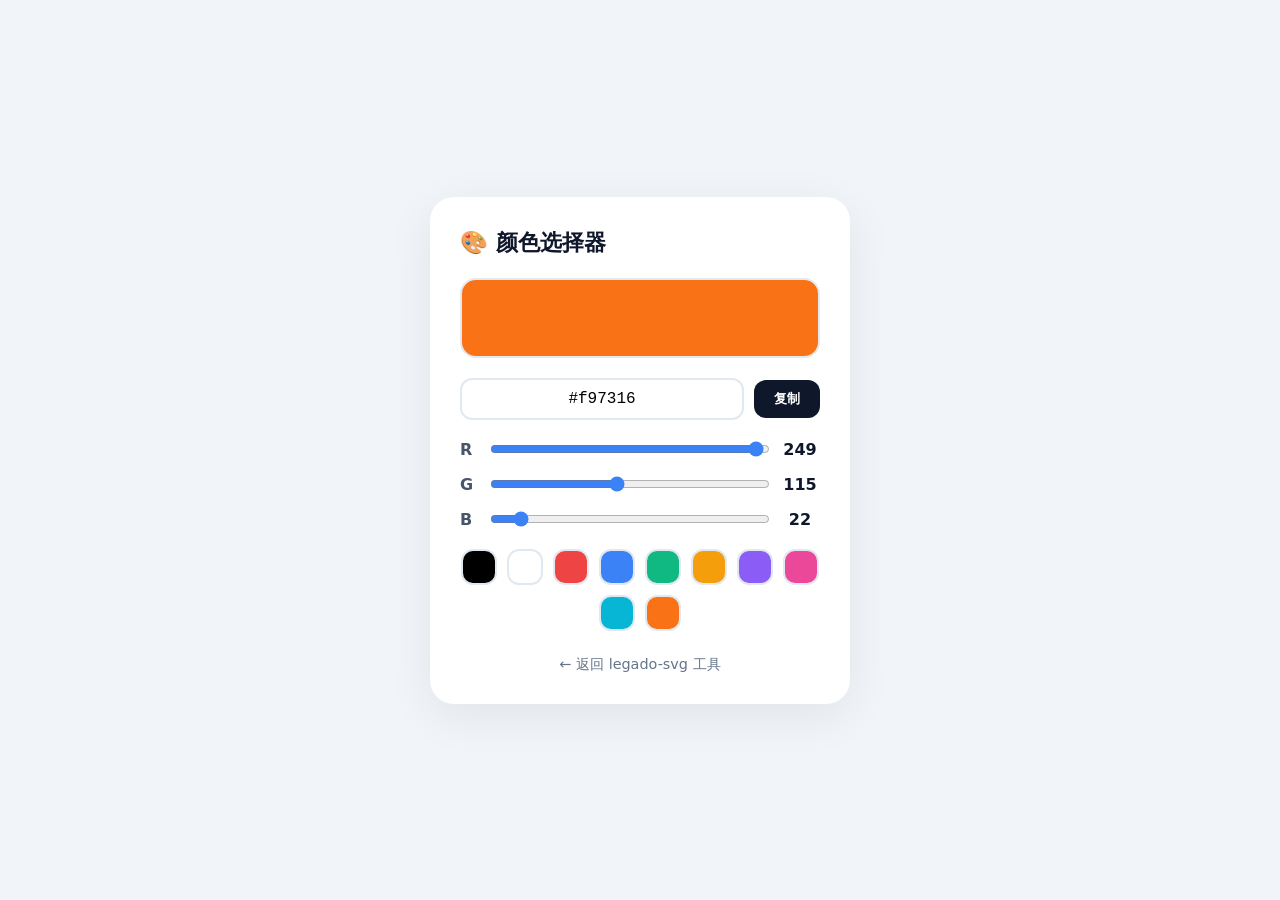
==== tools/color-picker.html @ 3f7a554c "Add color picker HTML file with functionality" ====
<!DOCTYPE html>
<html lang="zh">
<head>
    <meta charset="UTF-8">
    <meta name="viewport" content="width=device-width, initial-scale=1.0">
    <title>颜色选择器 - legado-svg</title>
    <style>
        * { margin: 0; padding: 0; box-sizing: border-box; }
        body { font-family: system-ui, -apple-system, sans-serif; background: #f1f5f9; min-height: 100vh; display: flex; justify-content: center; align-items: center; padding: 20px; }
        .container { background: white; border-radius: 24px; padding: 30px; box-shadow: 0 12px 48px rgba(0,0,0,0.07); max-width: 420px; width: 100%; }
        h2 { margin: 0 0 20px; font-size: 1.4rem; color: #0f172a; display: flex; align-items: center; gap: 8px; }
        .color-display { width: 100%; height: 80px; border-radius: 16px; border: 2px solid #e2e8f0; margin-bottom: 20px; transition: background 0.2s; }
        .color-value { display: flex; gap: 10px; margin-bottom: 20px; align-items: center; }
        .color-value input { flex: 1; padding: 10px 14px; border: 2px solid #e2e8f0; border-radius: 12px; font-family: 'Courier New', monospace; font-size: 1rem; text-align: center; }
        .color-value input:focus { border-color: #3b82f6; outline: none; box-shadow: 0 0 0 3px rgba(59,130,246,0.15); }
        .copy-btn { padding: 10px 20px; background: #0f172a; color: white; border: none; border-radius: 12px; font-weight: 600; cursor: pointer; transition: background 0.2s; }
        .copy-btn:hover { background: #1e293b; }
        .copy-btn.copied { background: #16a34a; }
        .sliders { display: flex; flex-direction: column; gap: 16px; margin-bottom: 20px; }
        .slider-row { display: flex; align-items: center; gap: 10px; }
        .slider-row label { width: 20px; font-weight: 600; color: #475569; }
        .slider-row input[type="range"] { flex: 1; accent-color: #3b82f6; }
        .slider-row .value { width: 40px; text-align: center; font-weight: 600; color: #0f172a; }
        .presets { display: flex; flex-wrap: wrap; gap: 10px; justify-content: center; }
        .preset-swatch { width: 36px; height: 36px; border-radius: 12px; border: 2px solid #e2e8f0; cursor: pointer; transition: transform 0.1s, border-color 0.2s; }
        .preset-swatch:hover { transform: scale(1.15); border-color: #0f172a; }
        .back-link { display: block; text-align: center; margin-top: 24px; color: #64748b; text-decoration: none; font-size: 0.9rem; }
        .back-link:hover { color: #3b82f6; }
    </style>
</head>
<body>
    <div class="container">
        <h2>🎨 颜色选择器</h2>
        <div class="color-display" id="colorDisplay" style="background-color: #f97316;"></div>
        <div class="color-value">
            <input type="text" id="hexInput" value="#f97316" readonly>
            <button class="copy-btn" id="copyBtn">复制</button>
        </div>
        <div class="sliders">
            <div class="slider-row">
                <label>R</label>
                <input type="range" id="redSlider" min="0" max="255" value="249">
                <span class="value" id="redValue">249</span>
            </div>
            <div class="slider-row">
                <label>G</label>
                <input type="range" id="greenSlider" min="0" max="255" value="115">
                <span class="value" id="greenValue">115</span>
            </div>
            <div class="slider-row">
                <label>B</label>
                <input type="range" id="blueSlider" min="0" max="255" value="22">
                <span class="value" id="blueValue">22</span>
            </div>
        </div>
        <div class="presets">
            <div class="preset-swatch" style="background:#000000" data-color="#000000"></div>
            <div class="preset-swatch" style="background:#ffffff" data-color="#ffffff"></div>
            <div class="preset-swatch" style="background:#ef4444" data-color="#ef4444"></div>
            <div class="preset-swatch" style="background:#3b82f6" data-color="#3b82f6"></div>
            <div class="preset-swatch" style="background:#10b981" data-color="#10b981"></div>
            <div class="preset-swatch" style="background:#f59e0b" data-color="#f59e0b"></div>
            <div class="preset-swatch" style="background:#8b5cf6" data-color="#8b5cf6"></div>
            <div class="preset-swatch" style="background:#ec4899" data-color="#ec4899"></div>
            <div class="preset-swatch" style="background:#06b6d4" data-color="#06b6d4"></div>
            <div class="preset-swatch" style="background:#f97316" data-color="#f97316"></div>
        </div>
        <a href="../index.html" class="back-link">← 返回 legado-svg 工具</a>
    </div>
    <script>
        const redSlider = document.getElementById('redSlider');
        const greenSlider = document.getElementById('greenSlider');
        const blueSlider = document.getElementById('blueSlider');
        const redValue = document.getElementById('redValue');
        const greenValue = document.getElementById('greenValue');
        const blueValue = document.getElementById('blueValue');
        const hexInput = document.getElementById('hexInput');
        const colorDisplay = document.getElementById('colorDisplay');
        const copyBtn = document.getElementById('copyBtn');
        const presets = document.querySelectorAll('.preset-swatch');

        function componentToHex(c) {
            const hex = c.toString(16);
            return hex.length === 1 ? '0' + hex : hex;
        }

        function rgbToHex(r, g, b) {
            return '#' + componentToHex(r) + componentToHex(g) + componentToHex(b);
        }

        function updateColor() {
            const r = parseInt(redSlider.value);
            const g = parseInt(greenSlider.value);
            const b = parseInt(blueSlider.value);
            redValue.textContent = r;
            greenValue.textContent = g;
            blueValue.textContent = b;
            const hex = rgbToHex(r, g, b);
            hexInput.value = hex;
            colorDisplay.style.backgroundColor = hex;
        }

        redSlider.addEventListener('input', updateColor);
        greenSlider.addEventListener('input', updateColor);
        blueSlider.addEventListener('input', updateColor);

        copyBtn.addEventListener('click', () => {
            const hex = hexInput.value;
            navigator.clipboard.writeText(hex).then(() => {
                copyBtn.textContent = '已复制!';
                copyBtn.classList.add('copied');
                setTimeout(() => {
                    copyBtn.textContent = '复制';
                    copyBtn.classList.remove('copied');
                }, 1500);
            });
        });

        presets.forEach(swatch => {
            swatch.addEventListener('click', () => {
                const hex = swatch.dataset.color;
                hexInput.value = hex;
                const r = parseInt(hex.slice(1, 3), 16);
                const g = parseInt(hex.slice(3, 5), 16);
                const b = parseInt(hex.slice(5, 7), 16);
                redSlider.value = r;
                greenSlider.value = g;
                blueSlider.value = b;
                redValue.textContent = r;
                greenValue.textContent = g;
                blueValue.textContent = b;
                colorDisplay.style.backgroundColor = hex;
            });
        });

        // 初始化
        updateColor();
    </script>
</body>
</html>
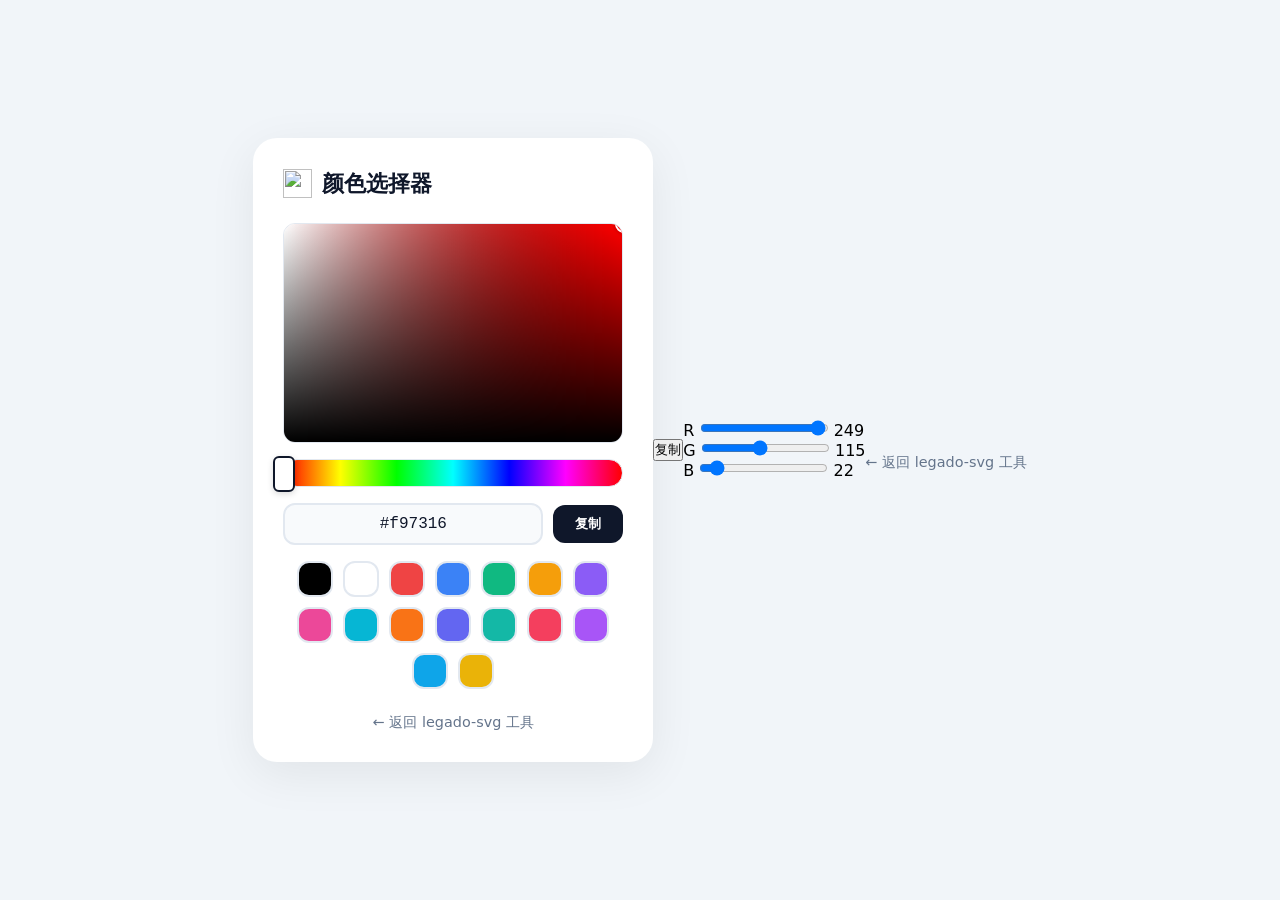
==== commit 368dbd8e: "Enhance color picker HTML structure and styles Updated the color picker HTML to enhance functionalit" ====
--- a/tools/color-picker.html
+++ b/tools/color-picker.html
@@ -2,38 +2,269 @@
 <html lang="zh">
 <head>
     <meta charset="UTF-8">
-    <meta name="viewport" content="width=device-width, initial-scale=1.0">
+    <meta name="viewport" content="width=device-width, initial-scale=1.0, viewport-fit=cover">
     <title>颜色选择器 - legado-svg</title>
+    <link rel="icon" type="image/svg+xml" href="https://legado-svg.heartthrob.cn/images/legado-svg.svg">
     <style>
-        * { margin: 0; padding: 0; box-sizing: border-box; }
+        * { margin: 0; padding: 0; box-sizing: border-box; -webkit-tap-highlight-color: transparent; }
         body { font-family: system-ui, -apple-system, sans-serif; background: #f1f5f9; min-height: 100vh; display: flex; justify-content: center; align-items: center; padding: 20px; }
-        .container { background: white; border-radius: 24px; padding: 30px; box-shadow: 0 12px 48px rgba(0,0,0,0.07); max-width: 420px; width: 100%; }
-        h2 { margin: 0 0 20px; font-size: 1.4rem; color: #0f172a; display: flex; align-items: center; gap: 8px; }
-        .color-display { width: 100%; height: 80px; border-radius: 16px; border: 2px solid #e2e8f0; margin-bottom: 20px; transition: background 0.2s; }
-        .color-value { display: flex; gap: 10px; margin-bottom: 20px; align-items: center; }
-        .color-value input { flex: 1; padding: 10px 14px; border: 2px solid #e2e8f0; border-radius: 12px; font-family: 'Courier New', monospace; font-size: 1rem; text-align: center; }
-        .color-value input:focus { border-color: #3b82f6; outline: none; box-shadow: 0 0 0 3px rgba(59,130,246,0.15); }
-        .copy-btn { padding: 10px 20px; background: #0f172a; color: white; border: none; border-radius: 12px; font-weight: 600; cursor: pointer; transition: background 0.2s; }
-        .copy-btn:hover { background: #1e293b; }
-        .copy-btn.copied { background: #16a34a; }
-        .sliders { display: flex; flex-direction: column; gap: 16px; margin-bottom: 20px; }
-        .slider-row { display: flex; align-items: center; gap: 10px; }
-        .slider-row label { width: 20px; font-weight: 600; color: #475569; }
-        .slider-row input[type="range"] { flex: 1; accent-color: #3b82f6; }
-        .slider-row .value { width: 40px; text-align: center; font-weight: 600; color: #0f172a; }
-        .presets { display: flex; flex-wrap: wrap; gap: 10px; justify-content: center; }
-        .preset-swatch { width: 36px; height: 36px; border-radius: 12px; border: 2px solid #e2e8f0; cursor: pointer; transition: transform 0.1s, border-color 0.2s; }
-        .preset-swatch:hover { transform: scale(1.15); border-color: #0f172a; }
-        .back-link { display: block; text-align: center; margin-top: 24px; color: #64748b; text-decoration: none; font-size: 0.9rem; }
+        .container { background: white; border-radius: 24px; box-shadow: 0 12px 48px rgba(0,0,0,0.07); padding: 30px; max-width: 400px; width: 100%; }
+        h2 { font-size: 1.4rem; color: #0f172a; display: flex; align-items: center; gap: 10px; margin: 0 0 24px; }
+        h2 img { width: 1.3em; height: 1.3em; }
+
+        /* 颜色选择器面板（样式与主工具一致） */
+        .color-picker-panel { display: flex; flex-direction: column; gap: 16px; }
+        .cp-sv-box { width: 100%; height: 220px; border-radius: 12px; position: relative; cursor: crosshair; touch-action: none; overflow: hidden; border: 1px solid #e2e8f0; }
+        .cp-sv-box canvas { display: block; width: 100%; height: 100%; }
+        .cp-sv-cursor { position: absolute; width: 18px; height: 18px; border: 2px solid white; border-radius: 50%; box-shadow: 0 0 4px rgba(0,0,0,0.3); pointer-events: none; transform: translate(-50%, -50%); }
+        .cp-hue-bar { width: 100%; height: 28px; border-radius: 14px; background: linear-gradient(to right, #f00, #ff0, #0f0, #0ff, #00f, #f0f, #f00); position: relative; cursor: pointer; touch-action: none; border: 1px solid #e2e8f0; }
+        .cp-hue-thumb { position: absolute; top: -4px; width: 22px; height: 36px; background: white; border: 2px solid #0f172a; border-radius: 6px; pointer-events: none; transform: translateX(-50%); box-shadow: 0 2px 6px rgba(0,0,0,0.15); }
+        .cp-current-color { display: flex; align-items: center; gap: 10px; }
+        .cp-current-color input { flex: 1; padding: 10px 14px; border: 2px solid #e2e8f0; border-radius: 12px; font-family: 'Courier New', monospace; font-size: 1rem; background: #f8fafc; color: #0f172a; text-align: center; min-width: 0; }
+        .cp-current-color input:focus { border-color: #3b82f6; outline: none; box-shadow: 0 0 0 3px rgba(59,130,246,0.15); }
+        .cp-copy-btn { padding: 10px 22px; background: #0f172a; color: white; border: none; border-radius: 12px; font-weight: 600; cursor: pointer; transition: background 0.2s; white-space: nowrap; flex-shrink: 0; }
+        .cp-copy-btn:hover { background: #1e293b; }
+        .cp-copy-btn.copied { background: #16a34a; }
+        .cp-presets { display: flex; flex-wrap: wrap; gap: 10px; justify-content: center; }
+        .cp-preset-swatch { width: 36px; height: 36px; border-radius: 12px; border: 2px solid #e2e8f0; cursor: pointer; transition: transform 0.1s, border-color 0.2s; }
+        .cp-preset-swatch:hover { transform: scale(1.15); border-color: #0f172a; }
+        .back-link { display: block; text-align: center; margin-top: 24px; color: #64748b; text-decoration: none; font-size: 0.9rem; font-weight: 500; }
         .back-link:hover { color: #3b82f6; }
+
+        @media (max-width: 480px) {
+            .container { padding: 24px 20px; }
+            .cp-sv-box { height: 200px; }
+        }
     </style>
 </head>
 <body>
     <div class="container">
-        <h2>🎨 颜色选择器</h2>
-        <div class="color-display" id="colorDisplay" style="background-color: #f97316;"></div>
-        <div class="color-value">
-            <input type="text" id="hexInput" value="#f97316" readonly>
+        <h2>
+            <img src="https://legado-svg.heartthrob.cn/images/legado-svg.svg" alt=""> 颜色选择器
+        </h2>
+        <div class="color-picker-panel">
+            <div class="cp-sv-box">
+                <canvas id="svCanvas"></canvas>
+                <div class="cp-sv-cursor" id="svCursor"></div>
+            </div>
+            <div class="cp-hue-bar" id="hueBar">
+                <div class="cp-hue-thumb" id="hueThumb"></div>
+            </div>
+            <div class="cp-current-color">
+                <input type="text" id="hexInput" value="#ff0000" readonly>
+                <button class="cp-copy-btn" id="copyBtn">复制</button>
+            </div>
+            <div class="cp-presets" id="presetsContainer">
+                <!-- 预设颜色通过 JS 生成 -->
+            </div>
+        </div>
+        <a href="https://legado-svg.heartthrob.cn" class="back-link">← 返回 legado-svg 工具</a>
+    </div>
+
+    <script>
+        (() => {
+            // 预设颜色列表
+            const presetColors = [
+                '#000000', '#ffffff', '#ef4444', '#3b82f6', '#10b981', '#f59e0b',
+                '#8b5cf6', '#ec4899', '#06b6d4', '#f97316', '#6366f1', '#14b8a6',
+                '#f43f5e', '#a855f7', '#0ea5e9', '#eab308'
+            ];
+
+            // 生成预设色块
+            const presetsContainer = document.getElementById('presetsContainer');
+            presetColors.forEach(color => {
+                const swatch = document.createElement('div');
+                swatch.className = 'cp-preset-swatch';
+                swatch.style.backgroundColor = color;
+                swatch.dataset.color = color;
+                swatch.addEventListener('click', () => {
+                    const hex = swatch.dataset.color;
+                    document.getElementById('hexInput').value = hex;
+                    setColorFromHex(hex);
+                });
+                presetsContainer.appendChild(swatch);
+            });
+
+            // 取色器逻辑（与主工具相同）
+            const svCanvas = document.getElementById('svCanvas');
+            const svCtx = svCanvas.getContext('2d');
+            const svCursor = document.getElementById('svCursor');
+            const hueBar = document.getElementById('hueBar');
+            const hueThumb = document.getElementById('hueThumb');
+            const hexInput = document.getElementById('hexInput');
+            const copyBtn = document.getElementById('copyBtn');
+
+            let hue = 0, sat = 1, val = 1;
+            let draggingSv = false, draggingHue = false;
+
+            function resizeCanvas() {
+                const rect = svCanvas.parentElement.getBoundingClientRect();
+                const w = rect.width || 280;
+                svCanvas.width = w;
+                svCanvas.height = 220;
+                drawSv();
+            }
+
+            function drawSv() {
+                const w = svCanvas.width, h = svCanvas.height;
+                svCtx.clearRect(0, 0, w, h);
+                // 基础色相
+                svCtx.fillStyle = `hsl(${hue}, 100%, 50%)`;
+                svCtx.fillRect(0, 0, w, h);
+                // 白渐变（从左到右，降低饱和度）
+                const whiteGrad = svCtx.createLinearGradient(0, 0, w, 0);
+                whiteGrad.addColorStop(0, 'white');
+                whiteGrad.addColorStop(1, 'transparent');
+                svCtx.fillStyle = whiteGrad;
+                svCtx.fillRect(0, 0, w, h);
+                // 黑渐变（从上到下，降低明度）
+                const blackGrad = svCtx.createLinearGradient(0, 0, 0, h);
+                blackGrad.addColorStop(0, 'transparent');
+                blackGrad.addColorStop(1, 'black');
+                svCtx.fillStyle = blackGrad;
+                svCtx.fillRect(0, 0, w, h);
+                updateSvCursor();
+            }
+
+            function updateSvCursor() {
+                const w = svCanvas.width, h = svCanvas.height;
+                const x = sat * w, y = (1 - val) * h;
+                svCursor.style.left = x + 'px';
+                svCursor.style.top = y + 'px';
+            }
+
+            function updateHueThumb() {
+                const barWidth = hueBar.clientWidth;
+                const x = (hue / 360) * barWidth;
+                hueThumb.style.left = x + 'px';
+            }
+
+            function setHueFromPos(clientX) {
+                const rect = hueBar.getBoundingClientRect();
+                const barWidth = rect.width;
+                let x = clientX - rect.left;
+                x = Math.max(0, Math.min(barWidth, x));
+                hue = (x / barWidth) * 360;
+                drawSv();
+                updateHueThumb();
+                applyColor();
+            }
+
+            function setSvFromPos(clientX, clientY) {
+                const rect = svCanvas.parentElement.getBoundingClientRect();
+                const w = rect.width, h = rect.height;
+                let x = clientX - rect.left, y = clientY - rect.top;
+                x = Math.max(0, Math.min(w, x));
+                y = Math.max(0, Math.min(h, y));
+                sat = x / w;
+                val = 1 - y / h;
+                updateSvCursor();
+                applyColor();
+            }
+
+            function hsvToRgb(h, s, v) {
+                let r, g, b;
+                const i = Math.floor(h / 60), f = h / 60 - i;
+                const p = v * (1 - s), q = v * (1 - f * s), t = v * (1 - (1 - f) * s);
+                switch (i % 6) {
+                    case 0: r = v; g = t; b = p; break;
+                    case 1: r = q; g = v; b = p; break;
+                    case 2: r = p; g = v; b = t; break;
+                    case 3: r = p; g = q; b = v; break;
+                    case 4: r = t; g = p; b = v; break;
+                    case 5: r = v; g = p; b = q; break;
+                }
+                return [Math.round(r * 255), Math.round(g * 255), Math.round(b * 255)];
+            }
+
+            function getCurrentHex() {
+                const [r, g, b] = hsvToRgb(hue, sat, val);
+                return '#' + ((1 << 24) + (r << 16) + (g << 8) + b).toString(16).slice(1);
+            }
+
+            function applyColor() {
+                hexInput.value = getCurrentHex();
+            }
+
+            function setColorFromHex(hex) {
+                hex = hex.trim();
+                if (/^#([0-9a-fA-F]{6})$/.test(hex)) {
+                    const r = parseInt(hex.slice(1, 3), 16);
+                    const g = parseInt(hex.slice(3, 5), 16);
+                    const b = parseInt(hex.slice(5, 7), 16);
+                    // RGB 转 HSV
+                    const rr = r / 255, gg = g / 255, bb = b / 255;
+                    const max = Math.max(rr, gg, bb), min = Math.min(rr, gg, bb);
+                    val = max;
+                    const d = max - min;
+                    sat = max === 0 ? 0 : d / max;
+                    if (d !== 0) {
+                        if (max === rr) {
+                            hue = ((gg - bb) / d + (gg < bb ? 6 : 0)) * 60;
+                        } else if (max === gg) {
+                            hue = ((bb - rr) / d + 2) * 60;
+                        } else {
+                            hue = ((rr - gg) / d + 4) * 60;
+                        }
+                    } else {
+                        hue = 0;
+                    }
+                } else {
+                    hue = 0; sat = 1; val = 1;
+                }
+                drawSv();
+                updateHueThumb();
+                applyColor();
+            }
+
+            // 事件绑定
+            svCanvas.parentElement.addEventListener('mousedown', e => { e.preventDefault(); draggingSv = true; setSvFromPos(e.clientX, e.clientY); });
+            svCanvas.parentElement.addEventListener('touchstart', e => { e.preventDefault(); draggingSv = true; setSvFromPos(e.touches[0].clientX, e.touches[0].clientY); }, { passive: false });
+            hueBar.addEventListener('mousedown', e => { e.preventDefault(); draggingHue = true; setHueFromPos(e.clientX); });
+            hueBar.addEventListener('touchstart', e => { e.preventDefault(); draggingHue = true; setHueFromPos(e.touches[0].clientX); }, { passive: false });
+
+            document.addEventListener('mousemove', e => { if (draggingSv) setSvFromPos(e.clientX, e.clientY); if (draggingHue) setHueFromPos(e.clientX); });
+            document.addEventListener('touchmove', e => { if (draggingSv) setSvFromPos(e.touches[0].clientX, e.touches[0].clientY); if (draggingHue) setHueFromPos(e.touches[0].clientX); }, { passive: false });
+            document.addEventListener('mouseup', () => { draggingSv = false; draggingHue = false; });
+            document.addEventListener('touchend', () => { draggingSv = false; draggingHue = false; });
+
+            copyBtn.addEventListener('click', () => {
+                const hex = hexInput.value;
+                navigator.clipboard.writeText(hex).then(() => {
+                    copyBtn.textContent = '已复制!';
+                    copyBtn.classList.add('copied');
+                    setTimeout(() => {
+                        copyBtn.textContent = '复制';
+                        copyBtn.classList.remove('copied');
+                    }, 1500);
+                }).catch(() => {
+                    // 降级方案
+                    const ta = document.createElement('textarea');
+                    ta.value = hex;
+                    ta.style.position = 'fixed';
+                    ta.style.left = '-9999px';
+                    document.body.appendChild(ta);
+                    ta.select();
+                    document.execCommand('copy');
+                    document.body.removeChild(ta);
+                    copyBtn.textContent = '已复制!';
+                    copyBtn.classList.add('copied');
+                    setTimeout(() => {
+                        copyBtn.textContent = '复制';
+                        copyBtn.classList.remove('copied');
+                    }, 1500);
+                });
+            });
+
+            window.addEventListener('resize', resizeCanvas);
+
+            // 初始化
+            resizeCanvas();
+            applyColor();
+        })();
+    </script>
+</body>
+</html>
             <button class="copy-btn" id="copyBtn">复制</button>
         </div>
         <div class="sliders">
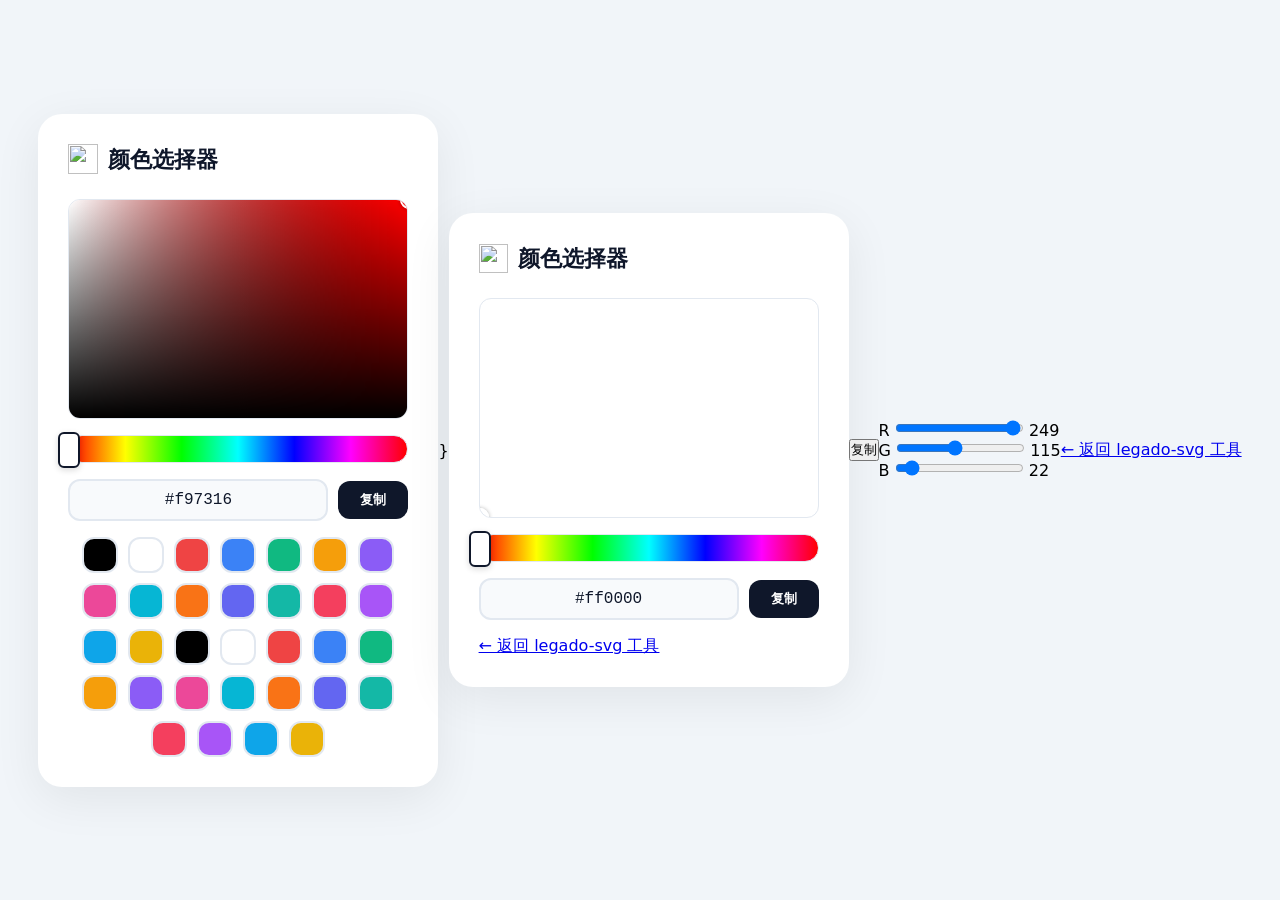
==== commit 4d9d2970: "Refactor color picker HTML and remove comments Removed comments and adjusted HTML structure for colo" ====
--- a/tools/color-picker.html
+++ b/tools/color-picker.html
@@ -12,7 +12,6 @@
         h2 { font-size: 1.4rem; color: #0f172a; display: flex; align-items: center; gap: 10px; margin: 0 0 24px; }
         h2 img { width: 1.3em; height: 1.3em; }
 
-        /* 颜色选择器面板（样式与主工具一致） */
         .color-picker-panel { display: flex; flex-direction: column; gap: 16px; }
         .cp-sv-box { width: 100%; height: 220px; border-radius: 12px; position: relative; cursor: crosshair; touch-action: none; overflow: hidden; border: 1px solid #e2e8f0; }
         .cp-sv-box canvas { display: block; width: 100%; height: 100%; }
@@ -28,12 +27,228 @@
         .cp-presets { display: flex; flex-wrap: wrap; gap: 10px; justify-content: center; }
         .cp-preset-swatch { width: 36px; height: 36px; border-radius: 12px; border: 2px solid #e2e8f0; cursor: pointer; transition: transform 0.1s, border-color 0.2s; }
         .cp-preset-swatch:hover { transform: scale(1.15); border-color: #0f172a; }
-        .back-link { display: block; text-align: center; margin-top: 24px; color: #64748b; text-decoration: none; font-size: 0.9rem; font-weight: 500; }
-        .back-link:hover { color: #3b82f6; }
 
         @media (max-width: 480px) {
             .container { padding: 24px 20px; }
             .cp-sv-box { height: 200px; }
+        }
+    </style>
+</head>
+<body>
+    <div class="container">
+        <h2>
+            <img src="https://legado-svg.heartthrob.cn/images/legado-svg.svg" alt=""> 颜色选择器
+        </h2>
+        <div class="color-picker-panel">
+            <div class="cp-sv-box">
+                <canvas id="svCanvas"></canvas>
+                <div class="cp-sv-cursor" id="svCursor"></div>
+            </div>
+            <div class="cp-hue-bar" id="hueBar">
+                <div class="cp-hue-thumb" id="hueThumb"></div>
+            </div>
+            <div class="cp-current-color">
+                <input type="text" id="hexInput" value="#ff0000" readonly>
+                <button class="cp-copy-btn" id="copyBtn">复制</button>
+            </div>
+            <div class="cp-presets" id="presetsContainer"></div>
+        </div>
+    </div>
+
+    <script>
+        (() => {
+            const presetColors = [
+                '#000000', '#ffffff', '#ef4444', '#3b82f6', '#10b981', '#f59e0b',
+                '#8b5cf6', '#ec4899', '#06b6d4', '#f97316', '#6366f1', '#14b8a6',
+                '#f43f5e', '#a855f7', '#0ea5e9', '#eab308'
+            ];
+
+            const presetsContainer = document.getElementById('presetsContainer');
+            presetColors.forEach(color => {
+                const swatch = document.createElement('div');
+                swatch.className = 'cp-preset-swatch';
+                swatch.style.backgroundColor = color;
+                swatch.dataset.color = color;
+                swatch.addEventListener('click', () => {
+                    const hex = swatch.dataset.color;
+                    document.getElementById('hexInput').value = hex;
+                    setColorFromHex(hex);
+                });
+                presetsContainer.appendChild(swatch);
+            });
+
+            const svCanvas = document.getElementById('svCanvas');
+            const svCtx = svCanvas.getContext('2d');
+            const svCursor = document.getElementById('svCursor');
+            const hueBar = document.getElementById('hueBar');
+            const hueThumb = document.getElementById('hueThumb');
+            const hexInput = document.getElementById('hexInput');
+            const copyBtn = document.getElementById('copyBtn');
+
+            let hue = 0, sat = 1, val = 1;
+            let draggingSv = false, draggingHue = false;
+
+            function resizeCanvas() {
+                const rect = svCanvas.parentElement.getBoundingClientRect();
+                const w = rect.width || 280;
+                svCanvas.width = w;
+                svCanvas.height = 220;
+                drawSv();
+            }
+
+            function drawSv() {
+                const w = svCanvas.width, h = svCanvas.height;
+                svCtx.clearRect(0, 0, w, h);
+                svCtx.fillStyle = `hsl(${hue}, 100%, 50%)`;
+                svCtx.fillRect(0, 0, w, h);
+                const whiteGrad = svCtx.createLinearGradient(0, 0, w, 0);
+                whiteGrad.addColorStop(0, 'white');
+                whiteGrad.addColorStop(1, 'transparent');
+                svCtx.fillStyle = whiteGrad;
+                svCtx.fillRect(0, 0, w, h);
+                const blackGrad = svCtx.createLinearGradient(0, 0, 0, h);
+                blackGrad.addColorStop(0, 'transparent');
+                blackGrad.addColorStop(1, 'black');
+                svCtx.fillStyle = blackGrad;
+                svCtx.fillRect(0, 0, w, h);
+                updateSvCursor();
+            }
+
+            function updateSvCursor() {
+                const w = svCanvas.width, h = svCanvas.height;
+                const x = sat * w, y = (1 - val) * h;
+                svCursor.style.left = x + 'px';
+                svCursor.style.top = y + 'px';
+            }
+
+            function updateHueThumb() {
+                const barWidth = hueBar.clientWidth;
+                const x = (hue / 360) * barWidth;
+                hueThumb.style.left = x + 'px';
+            }
+
+            function setHueFromPos(clientX) {
+                const rect = hueBar.getBoundingClientRect();
+                const barWidth = rect.width;
+                let x = clientX - rect.left;
+                x = Math.max(0, Math.min(barWidth, x));
+                hue = (x / barWidth) * 360;
+                drawSv();
+                updateHueThumb();
+                applyColor();
+            }
+
+            function setSvFromPos(clientX, clientY) {
+                const rect = svCanvas.parentElement.getBoundingClientRect();
+                const w = rect.width, h = rect.height;
+                let x = clientX - rect.left, y = clientY - rect.top;
+                x = Math.max(0, Math.min(w, x));
+                y = Math.max(0, Math.min(h, y));
+                sat = x / w;
+                val = 1 - y / h;
+                updateSvCursor();
+                applyColor();
+            }
+
+            function hsvToRgb(h, s, v) {
+                let r, g, b;
+                const i = Math.floor(h / 60), f = h / 60 - i;
+                const p = v * (1 - s), q = v * (1 - f * s), t = v * (1 - (1 - f) * s);
+                switch (i % 6) {
+                    case 0: r = v; g = t; b = p; break;
+                    case 1: r = q; g = v; b = p; break;
+                    case 2: r = p; g = v; b = t; break;
+                    case 3: r = p; g = q; b = v; break;
+                    case 4: r = t; g = p; b = v; break;
+                    case 5: r = v; g = p; b = q; break;
+                }
+                return [Math.round(r * 255), Math.round(g * 255), Math.round(b * 255)];
+            }
+
+            function getCurrentHex() {
+                const [r, g, b] = hsvToRgb(hue, sat, val);
+                return '#' + ((1 << 24) + (r << 16) + (g << 8) + b).toString(16).slice(1);
+            }
+
+            function applyColor() {
+                hexInput.value = getCurrentHex();
+            }
+
+            function setColorFromHex(hex) {
+                hex = hex.trim();
+                if (/^#([0-9a-fA-F]{6})$/.test(hex)) {
+                    const r = parseInt(hex.slice(1, 3), 16);
+                    const g = parseInt(hex.slice(3, 5), 16);
+                    const b = parseInt(hex.slice(5, 7), 16);
+                    const rr = r / 255, gg = g / 255, bb = b / 255;
+                    const max = Math.max(rr, gg, bb), min = Math.min(rr, gg, bb);
+                    val = max;
+                    const d = max - min;
+                    sat = max === 0 ? 0 : d / max;
+                    if (d !== 0) {
+                        if (max === rr) {
+                            hue = ((gg - bb) / d + (gg < bb ? 6 : 0)) * 60;
+                        } else if (max === gg) {
+                            hue = ((bb - rr) / d + 2) * 60;
+                        } else {
+                            hue = ((rr - gg) / d + 4) * 60;
+                        }
+                    } else {
+                        hue = 0;
+                    }
+                } else {
+                    hue = 0; sat = 1; val = 1;
+                }
+                drawSv();
+                updateHueThumb();
+                applyColor();
+            }
+
+            svCanvas.parentElement.addEventListener('mousedown', e => { e.preventDefault(); draggingSv = true; setSvFromPos(e.clientX, e.clientY); });
+            svCanvas.parentElement.addEventListener('touchstart', e => { e.preventDefault(); draggingSv = true; setSvFromPos(e.touches[0].clientX, e.touches[0].clientY); }, { passive: false });
+            hueBar.addEventListener('mousedown', e => { e.preventDefault(); draggingHue = true; setHueFromPos(e.clientX); });
+            hueBar.addEventListener('touchstart', e => { e.preventDefault(); draggingHue = true; setHueFromPos(e.touches[0].clientX); }, { passive: false });
+
+            document.addEventListener('mousemove', e => { if (draggingSv) setSvFromPos(e.clientX, e.clientY); if (draggingHue) setHueFromPos(e.clientX); });
+            document.addEventListener('touchmove', e => { if (draggingSv) setSvFromPos(e.touches[0].clientX, e.touches[0].clientY); if (draggingHue) setHueFromPos(e.touches[0].clientX); }, { passive: false });
+            document.addEventListener('mouseup', () => { draggingSv = false; draggingHue = false; });
+            document.addEventListener('touchend', () => { draggingSv = false; draggingHue = false; });
+
+            copyBtn.addEventListener('click', () => {
+                const hex = hexInput.value;
+                navigator.clipboard.writeText(hex).then(() => {
+                    copyBtn.textContent = '已复制!';
+                    copyBtn.classList.add('copied');
+                    setTimeout(() => {
+                        copyBtn.textContent = '复制';
+                        copyBtn.classList.remove('copied');
+                    }, 1500);
+                }).catch(() => {
+                    const ta = document.createElement('textarea');
+                    ta.value = hex;
+                    ta.style.position = 'fixed';
+                    ta.style.left = '-9999px';
+                    document.body.appendChild(ta);
+                    ta.select();
+                    document.execCommand('copy');
+                    document.body.removeChild(ta);
+                    copyBtn.textContent = '已复制!';
+                    copyBtn.classList.add('copied');
+                    setTimeout(() => {
+                        copyBtn.textContent = '复制';
+                        copyBtn.classList.remove('copied');
+                    }, 1500);
+                });
+            });
+
+            window.addEventListener('resize', resizeCanvas);
+
+            resizeCanvas();
+            applyColor();
+        })();
+    </script>
+</body>
+</html>
         }
     </style>
 </head>
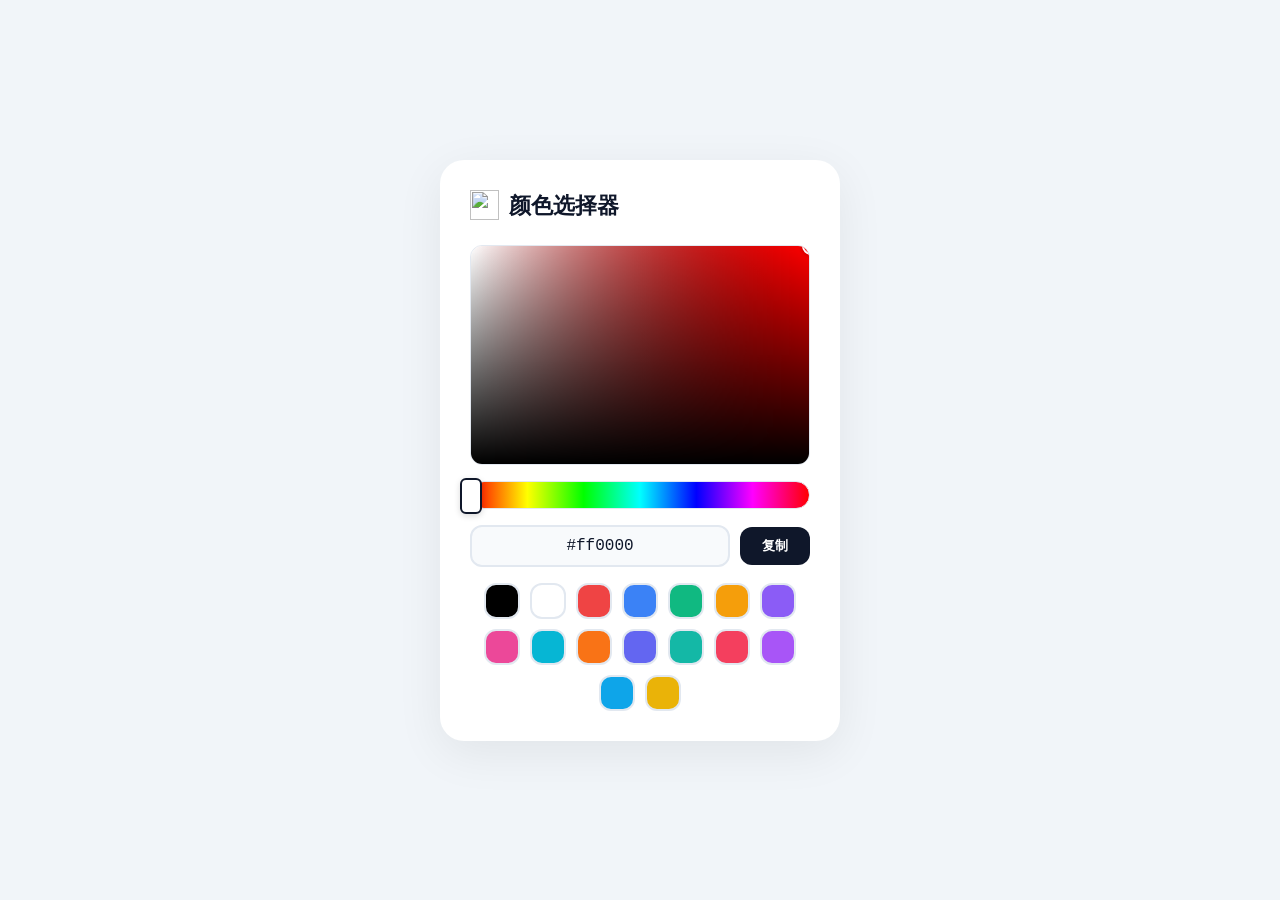
==== commit eb69d5dd: "Add files via upload" ====
--- a/tools/color-picker.html
+++ b/tools/color-picker.html
@@ -248,339 +248,4 @@
         })();
     </script>
 </body>
-</html>
-        }
-    </style>
-</head>
-<body>
-    <div class="container">
-        <h2>
-            <img src="https://legado-svg.heartthrob.cn/images/legado-svg.svg" alt=""> 颜色选择器
-        </h2>
-        <div class="color-picker-panel">
-            <div class="cp-sv-box">
-                <canvas id="svCanvas"></canvas>
-                <div class="cp-sv-cursor" id="svCursor"></div>
-            </div>
-            <div class="cp-hue-bar" id="hueBar">
-                <div class="cp-hue-thumb" id="hueThumb"></div>
-            </div>
-            <div class="cp-current-color">
-                <input type="text" id="hexInput" value="#ff0000" readonly>
-                <button class="cp-copy-btn" id="copyBtn">复制</button>
-            </div>
-            <div class="cp-presets" id="presetsContainer">
-                <!-- 预设颜色通过 JS 生成 -->
-            </div>
-        </div>
-        <a href="https://legado-svg.heartthrob.cn" class="back-link">← 返回 legado-svg 工具</a>
-    </div>
-
-    <script>
-        (() => {
-            // 预设颜色列表
-            const presetColors = [
-                '#000000', '#ffffff', '#ef4444', '#3b82f6', '#10b981', '#f59e0b',
-                '#8b5cf6', '#ec4899', '#06b6d4', '#f97316', '#6366f1', '#14b8a6',
-                '#f43f5e', '#a855f7', '#0ea5e9', '#eab308'
-            ];
-
-            // 生成预设色块
-            const presetsContainer = document.getElementById('presetsContainer');
-            presetColors.forEach(color => {
-                const swatch = document.createElement('div');
-                swatch.className = 'cp-preset-swatch';
-                swatch.style.backgroundColor = color;
-                swatch.dataset.color = color;
-                swatch.addEventListener('click', () => {
-                    const hex = swatch.dataset.color;
-                    document.getElementById('hexInput').value = hex;
-                    setColorFromHex(hex);
-                });
-                presetsContainer.appendChild(swatch);
-            });
-
-            // 取色器逻辑（与主工具相同）
-            const svCanvas = document.getElementById('svCanvas');
-            const svCtx = svCanvas.getContext('2d');
-            const svCursor = document.getElementById('svCursor');
-            const hueBar = document.getElementById('hueBar');
-            const hueThumb = document.getElementById('hueThumb');
-            const hexInput = document.getElementById('hexInput');
-            const copyBtn = document.getElementById('copyBtn');
-
-            let hue = 0, sat = 1, val = 1;
-            let draggingSv = false, draggingHue = false;
-
-            function resizeCanvas() {
-                const rect = svCanvas.parentElement.getBoundingClientRect();
-                const w = rect.width || 280;
-                svCanvas.width = w;
-                svCanvas.height = 220;
-                drawSv();
-            }
-
-            function drawSv() {
-                const w = svCanvas.width, h = svCanvas.height;
-                svCtx.clearRect(0, 0, w, h);
-                // 基础色相
-                svCtx.fillStyle = `hsl(${hue}, 100%, 50%)`;
-                svCtx.fillRect(0, 0, w, h);
-                // 白渐变（从左到右，降低饱和度）
-                const whiteGrad = svCtx.createLinearGradient(0, 0, w, 0);
-                whiteGrad.addColorStop(0, 'white');
-                whiteGrad.addColorStop(1, 'transparent');
-                svCtx.fillStyle = whiteGrad;
-                svCtx.fillRect(0, 0, w, h);
-                // 黑渐变（从上到下，降低明度）
-                const blackGrad = svCtx.createLinearGradient(0, 0, 0, h);
-                blackGrad.addColorStop(0, 'transparent');
-                blackGrad.addColorStop(1, 'black');
-                svCtx.fillStyle = blackGrad;
-                svCtx.fillRect(0, 0, w, h);
-                updateSvCursor();
-            }
-
-            function updateSvCursor() {
-                const w = svCanvas.width, h = svCanvas.height;
-                const x = sat * w, y = (1 - val) * h;
-                svCursor.style.left = x + 'px';
-                svCursor.style.top = y + 'px';
-            }
-
-            function updateHueThumb() {
-                const barWidth = hueBar.clientWidth;
-                const x = (hue / 360) * barWidth;
-                hueThumb.style.left = x + 'px';
-            }
-
-            function setHueFromPos(clientX) {
-                const rect = hueBar.getBoundingClientRect();
-                const barWidth = rect.width;
-                let x = clientX - rect.left;
-                x = Math.max(0, Math.min(barWidth, x));
-                hue = (x / barWidth) * 360;
-                drawSv();
-                updateHueThumb();
-                applyColor();
-            }
-
-            function setSvFromPos(clientX, clientY) {
-                const rect = svCanvas.parentElement.getBoundingClientRect();
-                const w = rect.width, h = rect.height;
-                let x = clientX - rect.left, y = clientY - rect.top;
-                x = Math.max(0, Math.min(w, x));
-                y = Math.max(0, Math.min(h, y));
-                sat = x / w;
-                val = 1 - y / h;
-                updateSvCursor();
-                applyColor();
-            }
-
-            function hsvToRgb(h, s, v) {
-                let r, g, b;
-                const i = Math.floor(h / 60), f = h / 60 - i;
-                const p = v * (1 - s), q = v * (1 - f * s), t = v * (1 - (1 - f) * s);
-                switch (i % 6) {
-                    case 0: r = v; g = t; b = p; break;
-                    case 1: r = q; g = v; b = p; break;
-                    case 2: r = p; g = v; b = t; break;
-                    case 3: r = p; g = q; b = v; break;
-                    case 4: r = t; g = p; b = v; break;
-                    case 5: r = v; g = p; b = q; break;
-                }
-                return [Math.round(r * 255), Math.round(g * 255), Math.round(b * 255)];
-            }
-
-            function getCurrentHex() {
-                const [r, g, b] = hsvToRgb(hue, sat, val);
-                return '#' + ((1 << 24) + (r << 16) + (g << 8) + b).toString(16).slice(1);
-            }
-
-            function applyColor() {
-                hexInput.value = getCurrentHex();
-            }
-
-            function setColorFromHex(hex) {
-                hex = hex.trim();
-                if (/^#([0-9a-fA-F]{6})$/.test(hex)) {
-                    const r = parseInt(hex.slice(1, 3), 16);
-                    const g = parseInt(hex.slice(3, 5), 16);
-                    const b = parseInt(hex.slice(5, 7), 16);
-                    // RGB 转 HSV
-                    const rr = r / 255, gg = g / 255, bb = b / 255;
-                    const max = Math.max(rr, gg, bb), min = Math.min(rr, gg, bb);
-                    val = max;
-                    const d = max - min;
-                    sat = max === 0 ? 0 : d / max;
-                    if (d !== 0) {
-                        if (max === rr) {
-                            hue = ((gg - bb) / d + (gg < bb ? 6 : 0)) * 60;
-                        } else if (max === gg) {
-                            hue = ((bb - rr) / d + 2) * 60;
-                        } else {
-                            hue = ((rr - gg) / d + 4) * 60;
-                        }
-                    } else {
-                        hue = 0;
-                    }
-                } else {
-                    hue = 0; sat = 1; val = 1;
-                }
-                drawSv();
-                updateHueThumb();
-                applyColor();
-            }
-
-            // 事件绑定
-            svCanvas.parentElement.addEventListener('mousedown', e => { e.preventDefault(); draggingSv = true; setSvFromPos(e.clientX, e.clientY); });
-            svCanvas.parentElement.addEventListener('touchstart', e => { e.preventDefault(); draggingSv = true; setSvFromPos(e.touches[0].clientX, e.touches[0].clientY); }, { passive: false });
-            hueBar.addEventListener('mousedown', e => { e.preventDefault(); draggingHue = true; setHueFromPos(e.clientX); });
-            hueBar.addEventListener('touchstart', e => { e.preventDefault(); draggingHue = true; setHueFromPos(e.touches[0].clientX); }, { passive: false });
-
-            document.addEventListener('mousemove', e => { if (draggingSv) setSvFromPos(e.clientX, e.clientY); if (draggingHue) setHueFromPos(e.clientX); });
-            document.addEventListener('touchmove', e => { if (draggingSv) setSvFromPos(e.touches[0].clientX, e.touches[0].clientY); if (draggingHue) setHueFromPos(e.touches[0].clientX); }, { passive: false });
-            document.addEventListener('mouseup', () => { draggingSv = false; draggingHue = false; });
-            document.addEventListener('touchend', () => { draggingSv = false; draggingHue = false; });
-
-            copyBtn.addEventListener('click', () => {
-                const hex = hexInput.value;
-                navigator.clipboard.writeText(hex).then(() => {
-                    copyBtn.textContent = '已复制!';
-                    copyBtn.classList.add('copied');
-                    setTimeout(() => {
-                        copyBtn.textContent = '复制';
-                        copyBtn.classList.remove('copied');
-                    }, 1500);
-                }).catch(() => {
-                    // 降级方案
-                    const ta = document.createElement('textarea');
-                    ta.value = hex;
-                    ta.style.position = 'fixed';
-                    ta.style.left = '-9999px';
-                    document.body.appendChild(ta);
-                    ta.select();
-                    document.execCommand('copy');
-                    document.body.removeChild(ta);
-                    copyBtn.textContent = '已复制!';
-                    copyBtn.classList.add('copied');
-                    setTimeout(() => {
-                        copyBtn.textContent = '复制';
-                        copyBtn.classList.remove('copied');
-                    }, 1500);
-                });
-            });
-
-            window.addEventListener('resize', resizeCanvas);
-
-            // 初始化
-            resizeCanvas();
-            applyColor();
-        })();
-    </script>
-</body>
-</html>
-            <button class="copy-btn" id="copyBtn">复制</button>
-        </div>
-        <div class="sliders">
-            <div class="slider-row">
-                <label>R</label>
-                <input type="range" id="redSlider" min="0" max="255" value="249">
-                <span class="value" id="redValue">249</span>
-            </div>
-            <div class="slider-row">
-                <label>G</label>
-                <input type="range" id="greenSlider" min="0" max="255" value="115">
-                <span class="value" id="greenValue">115</span>
-            </div>
-            <div class="slider-row">
-                <label>B</label>
-                <input type="range" id="blueSlider" min="0" max="255" value="22">
-                <span class="value" id="blueValue">22</span>
-            </div>
-        </div>
-        <div class="presets">
-            <div class="preset-swatch" style="background:#000000" data-color="#000000"></div>
-            <div class="preset-swatch" style="background:#ffffff" data-color="#ffffff"></div>
-            <div class="preset-swatch" style="background:#ef4444" data-color="#ef4444"></div>
-            <div class="preset-swatch" style="background:#3b82f6" data-color="#3b82f6"></div>
-            <div class="preset-swatch" style="background:#10b981" data-color="#10b981"></div>
-            <div class="preset-swatch" style="background:#f59e0b" data-color="#f59e0b"></div>
-            <div class="preset-swatch" style="background:#8b5cf6" data-color="#8b5cf6"></div>
-            <div class="preset-swatch" style="background:#ec4899" data-color="#ec4899"></div>
-            <div class="preset-swatch" style="background:#06b6d4" data-color="#06b6d4"></div>
-            <div class="preset-swatch" style="background:#f97316" data-color="#f97316"></div>
-        </div>
-        <a href="../index.html" class="back-link">← 返回 legado-svg 工具</a>
-    </div>
-    <script>
-        const redSlider = document.getElementById('redSlider');
-        const greenSlider = document.getElementById('greenSlider');
-        const blueSlider = document.getElementById('blueSlider');
-        const redValue = document.getElementById('redValue');
-        const greenValue = document.getElementById('greenValue');
-        const blueValue = document.getElementById('blueValue');
-        const hexInput = document.getElementById('hexInput');
-        const colorDisplay = document.getElementById('colorDisplay');
-        const copyBtn = document.getElementById('copyBtn');
-        const presets = document.querySelectorAll('.preset-swatch');
-
-        function componentToHex(c) {
-            const hex = c.toString(16);
-            return hex.length === 1 ? '0' + hex : hex;
-        }
-
-        function rgbToHex(r, g, b) {
-            return '#' + componentToHex(r) + componentToHex(g) + componentToHex(b);
-        }
-
-        function updateColor() {
-            const r = parseInt(redSlider.value);
-            const g = parseInt(greenSlider.value);
-            const b = parseInt(blueSlider.value);
-            redValue.textContent = r;
-            greenValue.textContent = g;
-            blueValue.textContent = b;
-            const hex = rgbToHex(r, g, b);
-            hexInput.value = hex;
-            colorDisplay.style.backgroundColor = hex;
-        }
-
-        redSlider.addEventListener('input', updateColor);
-        greenSlider.addEventListener('input', updateColor);
-        blueSlider.addEventListener('input', updateColor);
-
-        copyBtn.addEventListener('click', () => {
-            const hex = hexInput.value;
-            navigator.clipboard.writeText(hex).then(() => {
-                copyBtn.textContent = '已复制!';
-                copyBtn.classList.add('copied');
-                setTimeout(() => {
-                    copyBtn.textContent = '复制';
-                    copyBtn.classList.remove('copied');
-                }, 1500);
-            });
-        });
-
-        presets.forEach(swatch => {
-            swatch.addEventListener('click', () => {
-                const hex = swatch.dataset.color;
-                hexInput.value = hex;
-                const r = parseInt(hex.slice(1, 3), 16);
-                const g = parseInt(hex.slice(3, 5), 16);
-                const b = parseInt(hex.slice(5, 7), 16);
-                redSlider.value = r;
-                greenSlider.value = g;
-                blueSlider.value = b;
-                redValue.textContent = r;
-                greenValue.textContent = g;
-                blueValue.textContent = b;
-                colorDisplay.style.backgroundColor = hex;
-            });
-        });
-
-        // 初始化
-        updateColor();
-    </script>
-</body>
-</html>
+</html>
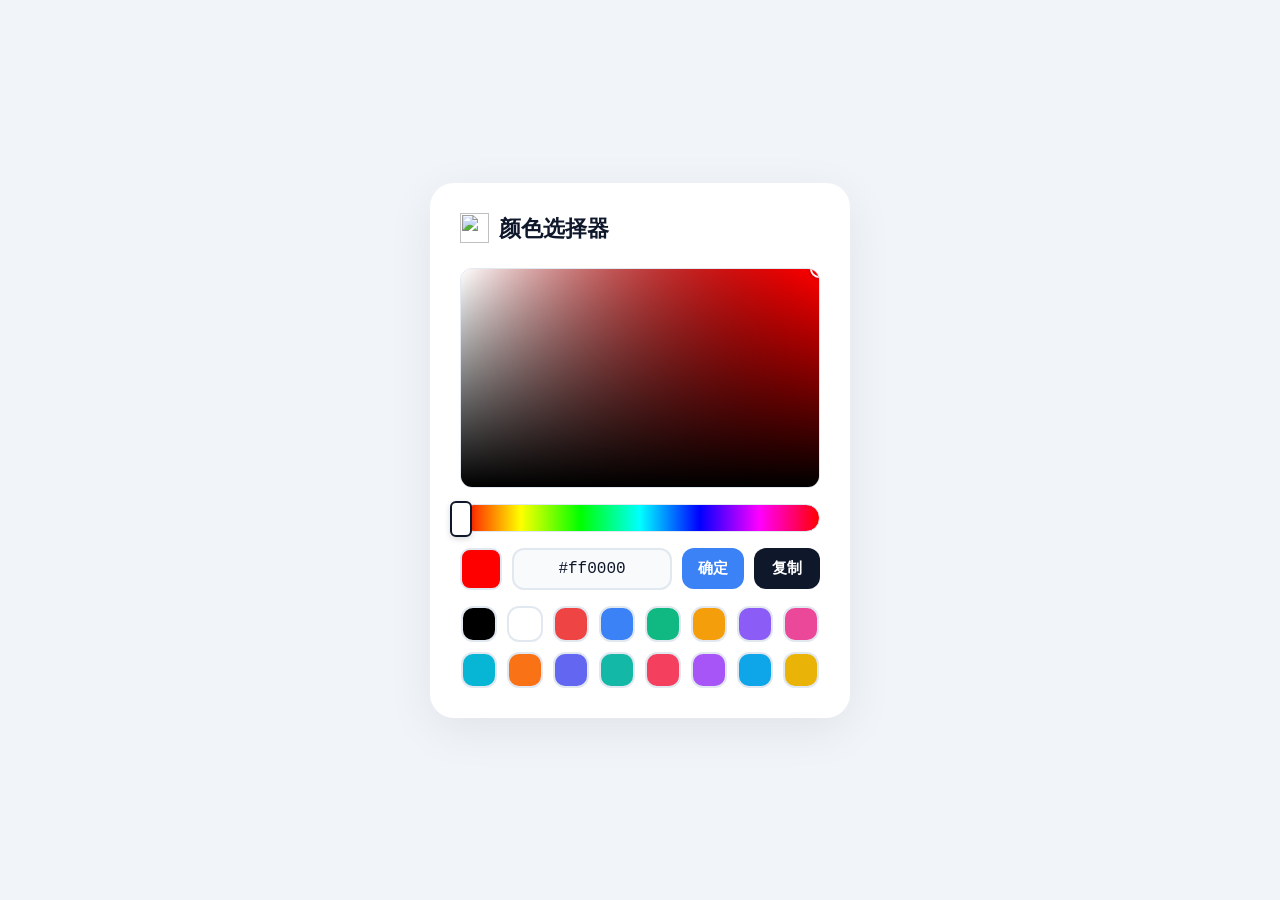
==== commit e5dd26cc: "Add files via upload" ====
--- a/tools/color-picker.html
+++ b/tools/color-picker.html
@@ -6,31 +6,228 @@
     <title>颜色选择器 - legado-svg</title>
     <link rel="icon" type="image/svg+xml" href="https://legado-svg.heartthrob.cn/images/legado-svg.svg">
     <style>
-        * { margin: 0; padding: 0; box-sizing: border-box; -webkit-tap-highlight-color: transparent; }
-        body { font-family: system-ui, -apple-system, sans-serif; background: #f1f5f9; min-height: 100vh; display: flex; justify-content: center; align-items: center; padding: 20px; }
-        .container { background: white; border-radius: 24px; box-shadow: 0 12px 48px rgba(0,0,0,0.07); padding: 30px; max-width: 400px; width: 100%; }
-        h2 { font-size: 1.4rem; color: #0f172a; display: flex; align-items: center; gap: 10px; margin: 0 0 24px; }
-        h2 img { width: 1.3em; height: 1.3em; }
-
-        .color-picker-panel { display: flex; flex-direction: column; gap: 16px; }
-        .cp-sv-box { width: 100%; height: 220px; border-radius: 12px; position: relative; cursor: crosshair; touch-action: none; overflow: hidden; border: 1px solid #e2e8f0; }
-        .cp-sv-box canvas { display: block; width: 100%; height: 100%; }
-        .cp-sv-cursor { position: absolute; width: 18px; height: 18px; border: 2px solid white; border-radius: 50%; box-shadow: 0 0 4px rgba(0,0,0,0.3); pointer-events: none; transform: translate(-50%, -50%); }
-        .cp-hue-bar { width: 100%; height: 28px; border-radius: 14px; background: linear-gradient(to right, #f00, #ff0, #0f0, #0ff, #00f, #f0f, #f00); position: relative; cursor: pointer; touch-action: none; border: 1px solid #e2e8f0; }
-        .cp-hue-thumb { position: absolute; top: -4px; width: 22px; height: 36px; background: white; border: 2px solid #0f172a; border-radius: 6px; pointer-events: none; transform: translateX(-50%); box-shadow: 0 2px 6px rgba(0,0,0,0.15); }
-        .cp-current-color { display: flex; align-items: center; gap: 10px; }
-        .cp-current-color input { flex: 1; padding: 10px 14px; border: 2px solid #e2e8f0; border-radius: 12px; font-family: 'Courier New', monospace; font-size: 1rem; background: #f8fafc; color: #0f172a; text-align: center; min-width: 0; }
-        .cp-current-color input:focus { border-color: #3b82f6; outline: none; box-shadow: 0 0 0 3px rgba(59,130,246,0.15); }
-        .cp-copy-btn { padding: 10px 22px; background: #0f172a; color: white; border: none; border-radius: 12px; font-weight: 600; cursor: pointer; transition: background 0.2s; white-space: nowrap; flex-shrink: 0; }
-        .cp-copy-btn:hover { background: #1e293b; }
-        .cp-copy-btn.copied { background: #16a34a; }
-        .cp-presets { display: flex; flex-wrap: wrap; gap: 10px; justify-content: center; }
-        .cp-preset-swatch { width: 36px; height: 36px; border-radius: 12px; border: 2px solid #e2e8f0; cursor: pointer; transition: transform 0.1s, border-color 0.2s; }
-        .cp-preset-swatch:hover { transform: scale(1.15); border-color: #0f172a; }
+        * {
+            margin: 0;
+            padding: 0;
+            box-sizing: border-box;
+            -webkit-tap-highlight-color: transparent;
+        }
+
+        body {
+            font-family: system-ui, -apple-system, sans-serif;
+            background: #f1f5f9;
+            min-height: 100vh;
+            display: flex;
+            justify-content: center;
+            align-items: center;
+            padding: 20px;
+        }
+
+        .container {
+            background: white;
+            border-radius: 24px;
+            box-shadow: 0 12px 48px rgba(0, 0, 0, 0.07);
+            padding: 30px;
+            max-width: 420px;
+            width: 100%;
+        }
+
+        h2 {
+            font-size: 1.4rem;
+            color: #0f172a;
+            display: flex;
+            align-items: center;
+            gap: 10px;
+            margin: 0 0 24px;
+        }
+        h2 img {
+            width: 1.3em;
+            height: 1.3em;
+        }
+
+        .color-picker-panel {
+            display: flex;
+            flex-direction: column;
+            gap: 16px;
+        }
+
+        .cp-sv-box {
+            width: 100%;
+            height: 220px;
+            border-radius: 12px;
+            position: relative;
+            cursor: crosshair;
+            touch-action: none;
+            overflow: hidden;
+            border: 1px solid #e2e8f0;
+        }
+        .cp-sv-box canvas {
+            display: block;
+            width: 100%;
+            height: 100%;
+        }
+        .cp-sv-cursor {
+            position: absolute;
+            width: 18px;
+            height: 18px;
+            border: 2px solid white;
+            border-radius: 50%;
+            box-shadow: 0 0 4px rgba(0, 0, 0, 0.3);
+            pointer-events: none;
+            transform: translate(-50%, -50%);
+            z-index: 2;
+        }
+
+        .cp-hue-bar {
+            width: 100%;
+            height: 28px;
+            border-radius: 14px;
+            background: linear-gradient(to right, #f00, #ff0, #0f0, #0ff, #00f, #f0f, #f00);
+            position: relative;
+            cursor: pointer;
+            touch-action: none;
+            border: 1px solid #e2e8f0;
+        }
+        .cp-hue-thumb {
+            position: absolute;
+            top: -4px;
+            width: 22px;
+            height: 36px;
+            background: white;
+            border: 2px solid #0f172a;
+            border-radius: 6px;
+            pointer-events: none;
+            transform: translateX(-50%);
+            box-shadow: 0 2px 6px rgba(0, 0, 0, 0.15);
+            z-index: 2;
+        }
+
+        .cp-current-color {
+            display: flex;
+            align-items: center;
+            gap: 10px;
+            flex-wrap: wrap;
+        }
+        .cp-color-preview {
+            width: 42px;
+            height: 42px;
+            border-radius: 10px;
+            border: 2px solid #e2e8f0;
+            flex-shrink: 0;
+            transition: background-color 0.15s ease;
+        }
+        .cp-current-color input {
+            flex: 1;
+            min-width: 90px;
+            padding: 10px 14px;
+            border: 2px solid #e2e8f0;
+            border-radius: 12px;
+            font-family: 'Courier New', monospace;
+            font-size: 1rem;
+            background: #f8fafc;
+            color: #0f172a;
+            text-align: center;
+            transition: border-color 0.2s, box-shadow 0.2s;
+        }
+        .cp-current-color input:focus {
+            border-color: #3b82f6;
+            outline: none;
+            box-shadow: 0 0 0 3px rgba(59, 130, 246, 0.15);
+        }
+        .cp-apply-btn {
+            padding: 10px 16px;
+            background: #3b82f6;
+            color: white;
+            border: none;
+            border-radius: 12px;
+            font-weight: 600;
+            cursor: pointer;
+            transition: background 0.2s;
+            white-space: nowrap;
+            flex-shrink: 0;
+            font-size: 0.95rem;
+        }
+        .cp-apply-btn:hover {
+            background: #2563eb;
+        }
+        .cp-apply-btn:active {
+            background: #1d4ed8;
+            transform: scale(0.97);
+        }
+        .cp-copy-btn {
+            padding: 10px 18px;
+            background: #0f172a;
+            color: white;
+            border: none;
+            border-radius: 12px;
+            font-weight: 600;
+            cursor: pointer;
+            transition: background 0.2s;
+            white-space: nowrap;
+            flex-shrink: 0;
+            font-size: 0.95rem;
+        }
+        .cp-copy-btn:hover {
+            background: #1e293b;
+        }
+        .cp-copy-btn.copied {
+            background: #16a34a;
+            transition: background 0.2s;
+        }
+
+        .cp-presets {
+            display: flex;
+            flex-wrap: wrap;
+            gap: 10px;
+            justify-content: center;
+        }
+        .cp-preset-swatch {
+            width: 36px;
+            height: 36px;
+            border-radius: 12px;
+            border: 2px solid #e2e8f0;
+            cursor: pointer;
+            transition: transform 0.1s, border-color 0.2s;
+            flex-shrink: 0;
+        }
+        .cp-preset-swatch:hover {
+            transform: scale(1.15);
+            border-color: #0f172a;
+        }
+        .cp-preset-swatch:active {
+            transform: scale(1.05);
+        }
 
         @media (max-width: 480px) {
-            .container { padding: 24px 20px; }
-            .cp-sv-box { height: 200px; }
+            .container {
+                padding: 24px 18px;
+            }
+            .cp-sv-box {
+                height: 200px;
+            }
+            .cp-current-color {
+                gap: 8px;
+            }
+            .cp-color-preview {
+                width: 38px;
+                height: 38px;
+                border-radius: 9px;
+            }
+            .cp-current-color input {
+                padding: 10px 10px;
+                font-size: 0.9rem;
+                min-width: 70px;
+            }
+            .cp-apply-btn {
+                padding: 9px 12px;
+                font-size: 0.85rem;
+                border-radius: 10px;
+            }
+            .cp-copy-btn {
+                padding: 9px 12px;
+                font-size: 0.85rem;
+                border-radius: 10px;
+            }
         }
     </style>
 </head>
@@ -40,7 +237,7 @@
             <img src="https://legado-svg.heartthrob.cn/images/legado-svg.svg" alt=""> 颜色选择器
         </h2>
         <div class="color-picker-panel">
-            <div class="cp-sv-box">
+            <div class="cp-sv-box" id="svBox">
                 <canvas id="svCanvas"></canvas>
                 <div class="cp-sv-cursor" id="svCursor"></div>
             </div>
@@ -48,7 +245,9 @@
                 <div class="cp-hue-thumb" id="hueThumb"></div>
             </div>
             <div class="cp-current-color">
-                <input type="text" id="hexInput" value="#ff0000" readonly>
+                <span class="cp-color-preview" id="colorPreview" style="background-color:#ff0000;"></span>
+                <input type="text" id="hexInput" value="#ff0000">
+                <button class="cp-apply-btn" id="applyBtn">确定</button>
                 <button class="cp-copy-btn" id="copyBtn">复制</button>
             </div>
             <div class="cp-presets" id="presetsContainer"></div>
@@ -63,6 +262,7 @@
                 '#f43f5e', '#a855f7', '#0ea5e9', '#eab308'
             ];
 
+            // 渲染预设色块
             const presetsContainer = document.getElementById('presetsContainer');
             presetColors.forEach(color => {
                 const swatch = document.createElement('div');
@@ -77,35 +277,50 @@
                 presetsContainer.appendChild(swatch);
             });
 
+            // DOM 元素
+            const svBox = document.getElementById('svBox');
             const svCanvas = document.getElementById('svCanvas');
             const svCtx = svCanvas.getContext('2d');
             const svCursor = document.getElementById('svCursor');
             const hueBar = document.getElementById('hueBar');
             const hueThumb = document.getElementById('hueThumb');
             const hexInput = document.getElementById('hexInput');
+            const colorPreview = document.getElementById('colorPreview');
             const copyBtn = document.getElementById('copyBtn');
-
-            let hue = 0, sat = 1, val = 1;
-            let draggingSv = false, draggingHue = false;
-
+            const applyBtn = document.getElementById('applyBtn');
+
+            // HSV 状态
+            let hue = 0,
+                sat = 1,
+                val = 1;
+            let draggingSv = false,
+                draggingHue = false;
+
+            // --- Canvas 尺寸 ---
             function resizeCanvas() {
-                const rect = svCanvas.parentElement.getBoundingClientRect();
-                const w = rect.width || 280;
+                const parent = svCanvas.parentElement;
+                const w = parent.clientWidth || 280;
+                const h = parent.clientHeight || 220;
                 svCanvas.width = w;
-                svCanvas.height = 220;
+                svCanvas.height = h;
                 drawSv();
             }
 
+            // --- 绘制 SV 面板 ---
             function drawSv() {
-                const w = svCanvas.width, h = svCanvas.height;
+                const w = svCanvas.width,
+                    h = svCanvas.height;
                 svCtx.clearRect(0, 0, w, h);
+                // 色相层
                 svCtx.fillStyle = `hsl(${hue}, 100%, 50%)`;
                 svCtx.fillRect(0, 0, w, h);
+                // 白色渐变（左→右：白→透明）
                 const whiteGrad = svCtx.createLinearGradient(0, 0, w, 0);
                 whiteGrad.addColorStop(0, 'white');
                 whiteGrad.addColorStop(1, 'transparent');
                 svCtx.fillStyle = whiteGrad;
                 svCtx.fillRect(0, 0, w, h);
+                // 黑色渐变（上→下：透明→黑）
                 const blackGrad = svCtx.createLinearGradient(0, 0, 0, h);
                 blackGrad.addColorStop(0, 'transparent');
                 blackGrad.addColorStop(1, 'black');
@@ -115,8 +330,10 @@
             }
 
             function updateSvCursor() {
-                const w = svCanvas.width, h = svCanvas.height;
-                const x = sat * w, y = (1 - val) * h;
+                const w = svCanvas.width,
+                    h = svCanvas.height;
+                const x = sat * w,
+                    y = (1 - val) * h;
                 svCursor.style.left = x + 'px';
                 svCursor.style.top = y + 'px';
             }
@@ -127,6 +344,7 @@
                 hueThumb.style.left = x + 'px';
             }
 
+            // --- 色相条交互 ---
             function setHueFromPos(clientX) {
                 const rect = hueBar.getBoundingClientRect();
                 const barWidth = rect.width;
@@ -138,10 +356,13 @@
                 applyColor();
             }
 
+            // --- SV 面板交互 ---
             function setSvFromPos(clientX, clientY) {
-                const rect = svCanvas.parentElement.getBoundingClientRect();
-                const w = rect.width, h = rect.height;
-                let x = clientX - rect.left, y = clientY - rect.top;
+                const rect = svBox.getBoundingClientRect();
+                const w = rect.width,
+                    h = rect.height;
+                let x = clientX - rect.left,
+                    y = clientY - rect.top;
                 x = Math.max(0, Math.min(w, x));
                 y = Math.max(0, Math.min(h, y));
                 sat = x / w;
@@ -150,17 +371,45 @@
                 applyColor();
             }
 
+            // --- 颜色转换 ---
             function hsvToRgb(h, s, v) {
                 let r, g, b;
-                const i = Math.floor(h / 60), f = h / 60 - i;
-                const p = v * (1 - s), q = v * (1 - f * s), t = v * (1 - (1 - f) * s);
+                const i = Math.floor(h / 60),
+                    f = h / 60 - i;
+                const p = v * (1 - s),
+                    q = v * (1 - f * s),
+                    t = v * (1 - (1 - f) * s);
                 switch (i % 6) {
-                    case 0: r = v; g = t; b = p; break;
-                    case 1: r = q; g = v; b = p; break;
-                    case 2: r = p; g = v; b = t; break;
-                    case 3: r = p; g = q; b = v; break;
-                    case 4: r = t; g = p; b = v; break;
-                    case 5: r = v; g = p; b = q; break;
+                    case 0:
+                        r = v;
+                        g = t;
+                        b = p;
+                        break;
+                    case 1:
+                        r = q;
+                        g = v;
+                        b = p;
+                        break;
+                    case 2:
+                        r = p;
+                        g = v;
+                        b = t;
+                        break;
+                    case 3:
+                        r = p;
+                        g = q;
+                        b = v;
+                        break;
+                    case 4:
+                        r = t;
+                        g = p;
+                        b = v;
+                        break;
+                    case 5:
+                        r = v;
+                        g = p;
+                        b = q;
+                        break;
                 }
                 return [Math.round(r * 255), Math.round(g * 255), Math.round(b * 255)];
             }
@@ -170,50 +419,166 @@
                 return '#' + ((1 << 24) + (r << 16) + (g << 8) + b).toString(16).slice(1);
             }
 
+            function rgbToHsv(r, g, b) {
+                const rr = r / 255,
+                    gg = g / 255,
+                    bb = b / 255;
+                const max = Math.max(rr, gg, bb),
+                    min = Math.min(rr, gg, bb);
+                let h = 0,
+                    s,
+                    v = max;
+                const d = max - min;
+                s = max === 0 ? 0 : d / max;
+                if (d !== 0) {
+                    if (max === rr) {
+                        h = ((gg - bb) / d + (gg < bb ? 6 : 0)) * 60;
+                    } else if (max === gg) {
+                        h = ((bb - rr) / d + 2) * 60;
+                    } else {
+                        h = ((rr - gg) / d + 4) * 60;
+                    }
+                }
+                return [h, s, v];
+            }
+
+            // --- 应用颜色到界面 ---
             function applyColor() {
-                hexInput.value = getCurrentHex();
-            }
-
+                const hex = getCurrentHex();
+                // 如果用户正在手动输入，不要覆盖输入框
+                if (document.activeElement !== hexInput) {
+                    hexInput.value = hex;
+                }
+                colorPreview.style.backgroundColor = hex;
+            }
+
+            function updateDisplayForce() {
+                const hex = getCurrentHex();
+                hexInput.value = hex;
+                colorPreview.style.backgroundColor = hex;
+            }
+
+            // --- 从 hex 设置颜色 ---
             function setColorFromHex(hex) {
                 hex = hex.trim();
+                if (/^#([0-9a-fA-F]{3})$/.test(hex)) {
+                    // 展开3位hex
+                    hex = '#' + hex[1] + hex[1] + hex[2] + hex[2] + hex[3] + hex[3];
+                }
                 if (/^#([0-9a-fA-F]{6})$/.test(hex)) {
                     const r = parseInt(hex.slice(1, 3), 16);
                     const g = parseInt(hex.slice(3, 5), 16);
                     const b = parseInt(hex.slice(5, 7), 16);
-                    const rr = r / 255, gg = g / 255, bb = b / 255;
-                    const max = Math.max(rr, gg, bb), min = Math.min(rr, gg, bb);
-                    val = max;
-                    const d = max - min;
-                    sat = max === 0 ? 0 : d / max;
-                    if (d !== 0) {
-                        if (max === rr) {
-                            hue = ((gg - bb) / d + (gg < bb ? 6 : 0)) * 60;
-                        } else if (max === gg) {
-                            hue = ((bb - rr) / d + 2) * 60;
-                        } else {
-                            hue = ((rr - gg) / d + 4) * 60;
-                        }
-                    } else {
-                        hue = 0;
-                    }
+                    const [h, s, v] = rgbToHsv(r, g, b);
+                    hue = h;
+                    sat = s;
+                    val = v;
                 } else {
-                    hue = 0; sat = 1; val = 1;
+                    hue = 0;
+                    sat = 1;
+                    val = 1;
                 }
                 drawSv();
                 updateHueThumb();
-                applyColor();
-            }
-
-            svCanvas.parentElement.addEventListener('mousedown', e => { e.preventDefault(); draggingSv = true; setSvFromPos(e.clientX, e.clientY); });
-            svCanvas.parentElement.addEventListener('touchstart', e => { e.preventDefault(); draggingSv = true; setSvFromPos(e.touches[0].clientX, e.touches[0].clientY); }, { passive: false });
-            hueBar.addEventListener('mousedown', e => { e.preventDefault(); draggingHue = true; setHueFromPos(e.clientX); });
-            hueBar.addEventListener('touchstart', e => { e.preventDefault(); draggingHue = true; setHueFromPos(e.touches[0].clientX); }, { passive: false });
-
-            document.addEventListener('mousemove', e => { if (draggingSv) setSvFromPos(e.clientX, e.clientY); if (draggingHue) setHueFromPos(e.clientX); });
-            document.addEventListener('touchmove', e => { if (draggingSv) setSvFromPos(e.touches[0].clientX, e.touches[0].clientY); if (draggingHue) setHueFromPos(e.touches[0].clientX); }, { passive: false });
-            document.addEventListener('mouseup', () => { draggingSv = false; draggingHue = false; });
-            document.addEventListener('touchend', () => { draggingSv = false; draggingHue = false; });
-
+                updateDisplayForce();
+            }
+
+            // --- 事件绑定 ---
+            svBox.addEventListener('mousedown', e => {
+                e.preventDefault();
+                draggingSv = true;
+                setSvFromPos(e.clientX, e.clientY);
+            });
+            svBox.addEventListener('touchstart', e => {
+                e.preventDefault();
+                draggingSv = true;
+                setSvFromPos(e.touches[0].clientX, e.touches[0].clientY);
+            }, { passive: false });
+
+            hueBar.addEventListener('mousedown', e => {
+                e.preventDefault();
+                draggingHue = true;
+                setHueFromPos(e.clientX);
+            });
+            hueBar.addEventListener('touchstart', e => {
+                e.preventDefault();
+                draggingHue = true;
+                setHueFromPos(e.touches[0].clientX);
+            }, { passive: false });
+
+            document.addEventListener('mousemove', e => {
+                if (draggingSv) setSvFromPos(e.clientX, e.clientY);
+                if (draggingHue) setHueFromPos(e.clientX);
+            });
+            document.addEventListener('touchmove', e => {
+                if (draggingSv) setSvFromPos(e.touches[0].clientX, e.touches[0].clientY);
+                if (draggingHue) setHueFromPos(e.touches[0].clientX);
+            }, { passive: false });
+
+            document.addEventListener('mouseup', () => {
+                draggingSv = false;
+                draggingHue = false;
+            });
+            document.addEventListener('touchend', () => {
+                draggingSv = false;
+                draggingHue = false;
+            });
+
+            // --- 输入框实时预览 ---
+            hexInput.addEventListener('input', () => {
+                let val = hexInput.value.trim();
+                if (/^#([0-9a-fA-F]{3})$/.test(val)) {
+                    const expanded = '#' + val[1] + val[1] + val[2] + val[2] + val[3] + val[3];
+                    colorPreview.style.backgroundColor = expanded;
+                } else if (/^#([0-9a-fA-F]{6})$/.test(val)) {
+                    colorPreview.style.backgroundColor = val.toLowerCase();
+                }
+                // 无效输入不更新预览块
+            });
+
+            // --- 回车键触发确定 ---
+            hexInput.addEventListener('keydown', e => {
+                if (e.key === 'Enter') {
+                    e.preventDefault();
+                    applyBtn.click();
+                }
+            });
+
+            // --- 确定按钮 ---
+            applyBtn.addEventListener('click', () => {
+                let hex = hexInput.value.trim();
+                // 尝试匹配并展开3位hex
+                if (/^#([0-9a-fA-F]{3})$/.test(hex)) {
+                    hex = '#' + hex[1] + hex[1] + hex[2] + hex[2] + hex[3] + hex[3];
+                }
+                if (/^#([0-9a-fA-F]{6})$/.test(hex)) {
+                    // 有效颜色 → 同步到面板
+                    hex = hex.toLowerCase();
+                    const r = parseInt(hex.slice(1, 3), 16);
+                    const g = parseInt(hex.slice(3, 5), 16);
+                    const b = parseInt(hex.slice(5, 7), 16);
+                    const [h, s, v] = rgbToHsv(r, g, b);
+                    hue = h;
+                    sat = s;
+                    val = v;
+                    drawSv();
+                    updateHueThumb();
+                    hexInput.value = hex;
+                    colorPreview.style.backgroundColor = hex;
+                } else {
+                    // 无效颜色 → 恢复到当前面板颜色
+                    const curHex = getCurrentHex();
+                    hexInput.value = curHex;
+                    colorPreview.style.backgroundColor = curHex;
+                    // 短暂闪烁提示
+                    hexInput.style.borderColor = '#ef4444';
+                    setTimeout(() => {
+                        hexInput.style.borderColor = '#e2e8f0';
+                    }, 400);
+                }
+            });
+
+            // --- 复制按钮 ---
             copyBtn.addEventListener('click', () => {
                 const hex = hexInput.value;
                 navigator.clipboard.writeText(hex).then(() => {
@@ -241,8 +606,10 @@
                 });
             });
 
+            // --- 窗口大小变化 ---
             window.addEventListener('resize', resizeCanvas);
 
+            // --- 初始化 ---
             resizeCanvas();
             applyColor();
         })();
